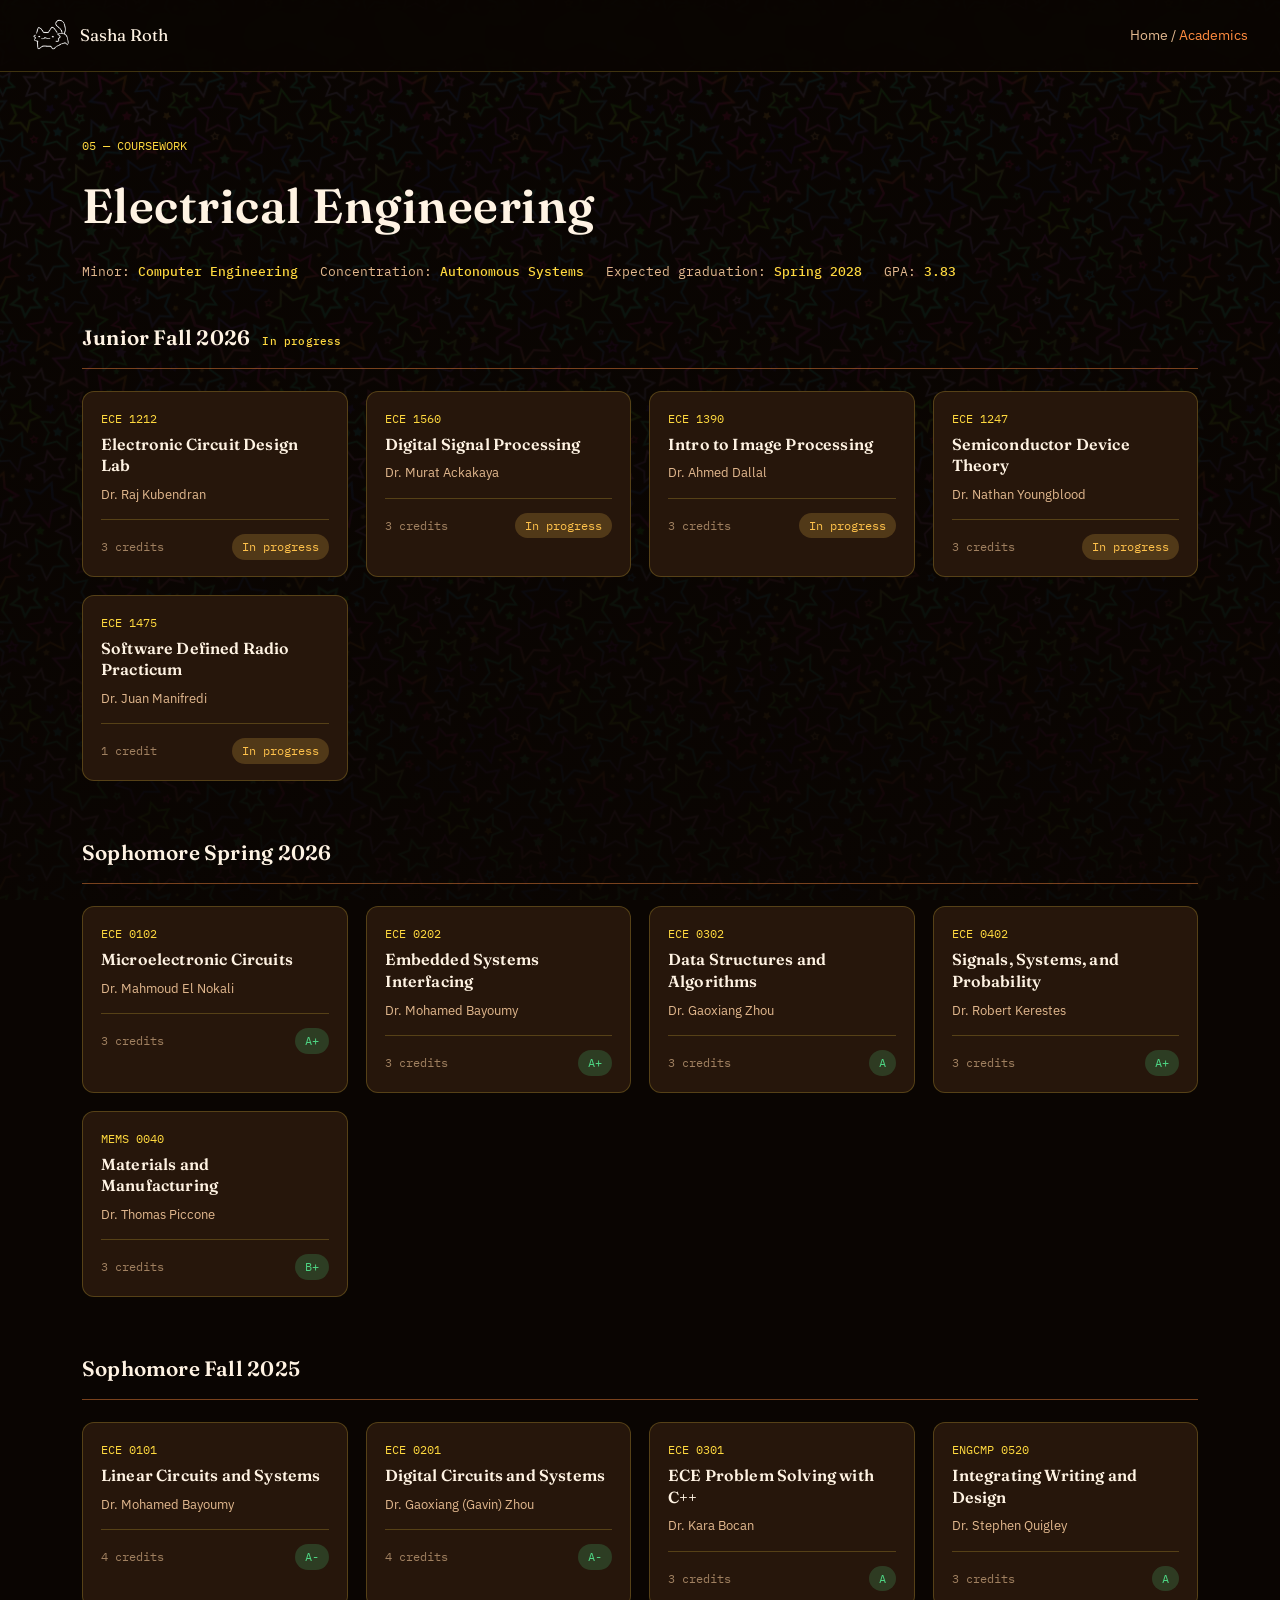
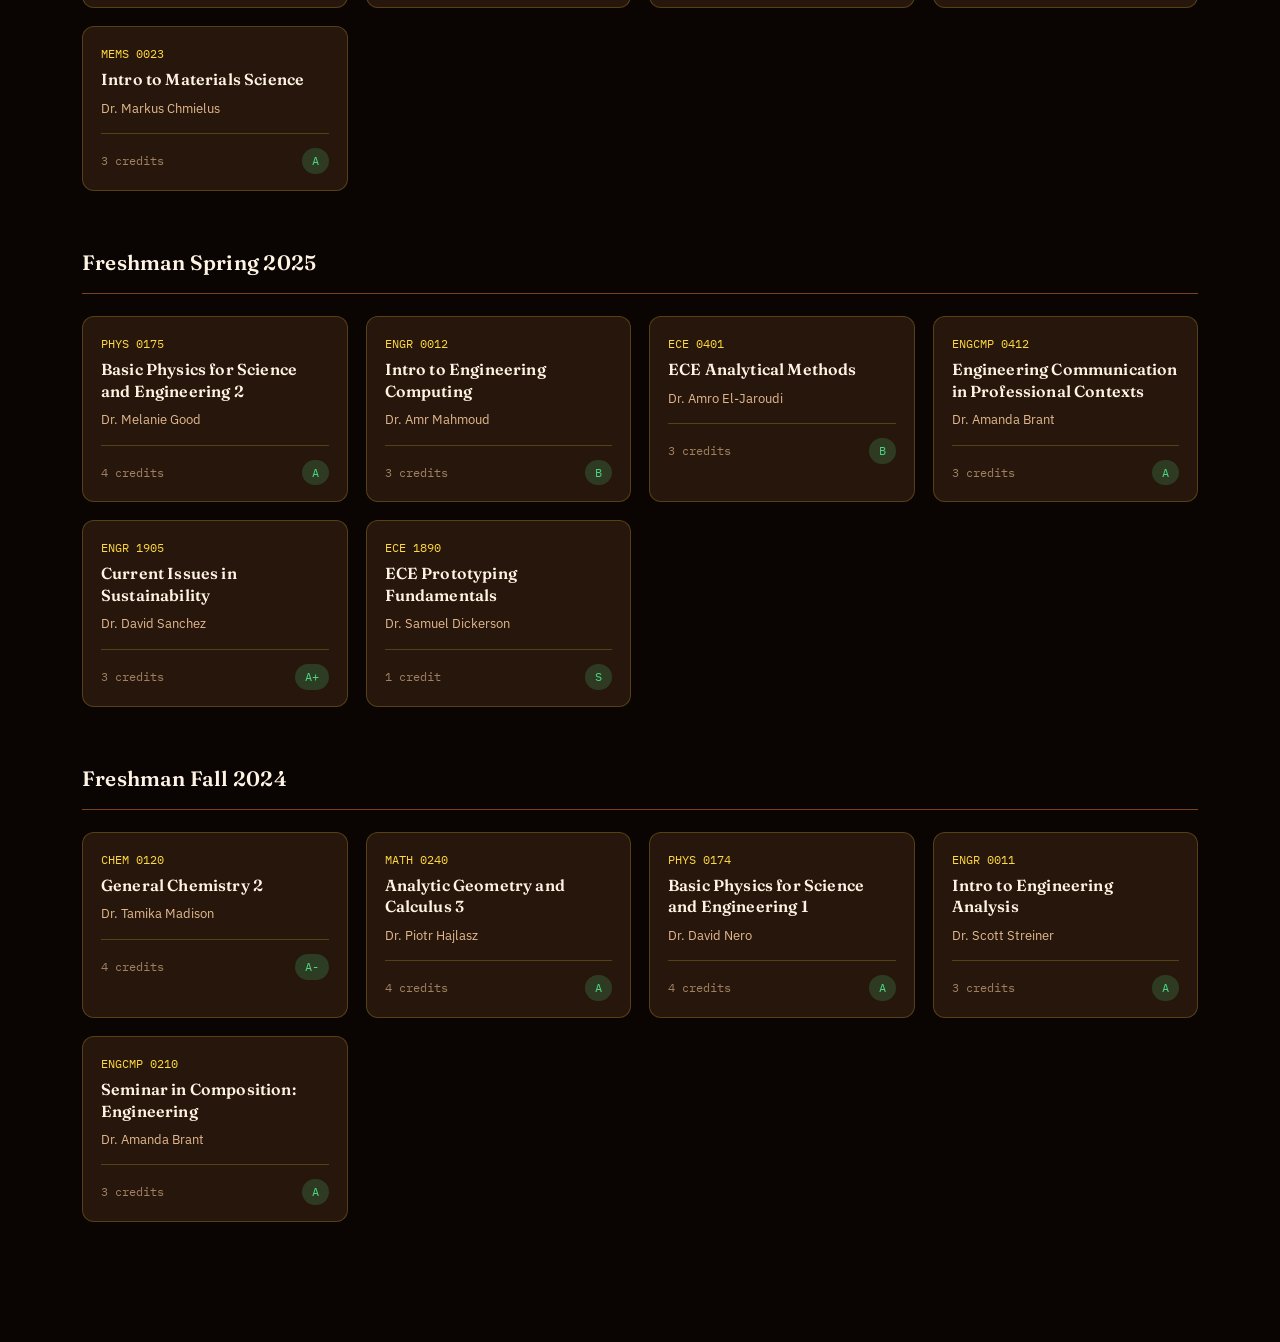
==== academics.html @ bb0884ee "Continued adding info to academics and electronics" ====
<!DOCTYPE html>
<html lang="en">
<head>
<meta charset="UTF-8">
<meta name="viewport" content="width=device-width, initial-scale=1.0">
<title>Academics — Sasha Roth</title>
<link rel="stylesheet" href="css/style.css">
</head>
<body data-theme="academics">

<nav class="topnav">
  <a class="home-link" href="index.html">
    <span class="mark"><img src="images/cat.png" alt=""></span>
    Sasha Roth
  </a>
  <span class="crumb">Home / <span>Academics</span></span>
</nav>

<header class="page-header">
  <p class="eyebrow">05 — COURSEWORK</p>
  <h1>Electrical Engineering</h1>
  <div class="degree-block">
    <span class="degree-item">Minor: <strong>Computer Engineering</strong></span>
    <span class="degree-item">Concentration: <strong>Autonomous Systems</strong></span>
    <span class="degree-item">Expected graduation: <strong>Spring 2028</strong></span>
    <span class="degree-item">GPA: <strong>3.83</strong></span>
  </div>
</header>

<main class="page-shell">

  <section class="semester">
    <h2>Junior Fall 2026 <span class="semester-tag">In progress</span></h2>
    <div class="class-grid">

      <div class="class-card">
        <p class="class-code">ECE 1212</p>
        <h3>Electronic Circuit Design Lab</h3>
        <p class="class-prof">Dr. Raj Kubendran</p>
        <div class="class-meta">
          <span class="credits">3 credits</span>
          <span class="grade-chip status-progress">In progress</span>
        </div>
      </div>

      <div class="class-card">
        <p class="class-code">ECE 1560</p>
        <h3>Digital Signal Processing</h3>
        <p class="class-prof">Dr. Murat Ackakaya</p>
        <div class="class-meta">
          <span class="credits">3 credits</span>
          <span class="grade-chip status-progress">In progress</span>
        </div>
      </div>

      <div class="class-card">
        <p class="class-code">ECE 1390</p>
        <h3>Intro to Image Processing</h3>
        <p class="class-prof">Dr. Ahmed Dallal</p>
        <div class="class-meta">
          <span class="credits">3 credits</span>
          <span class="grade-chip status-progress">In progress</span>
        </div>
      </div>

      <div class="class-card">
        <p class="class-code">ECE 1247</p>
        <h3>Semiconductor Device Theory</h3>
        <p class="class-prof">Dr. Nathan Youngblood</p>
        <div class="class-meta">
          <span class="credits">3 credits</span>
          <span class="grade-chip status-progress">In progress</span>
        </div>
      </div>

      <div class="class-card">
        <p class="class-code">ECE 1475</p>
        <h3>Software Defined Radio Practicum</h3>
        <p class="class-prof">Dr. Juan Manifredi</p>
        <div class="class-meta">
          <span class="credits">1 credit</span>
          <span class="grade-chip status-progress">In progress</span>
        </div>
      </div>

    </div>
  </section>

  <section class="semester">
    <h2>Sophomore Spring 2026</h2>
    <div class="class-grid">

      <div class="class-card">
        <p class="class-code">ECE 0102</p>
        <h3>Microelectronic Circuits</h3>
        <p class="class-prof">Dr. Mahmoud El Nokali</p>
        <div class="class-meta">
          <span class="credits">3 credits</span>
          <span class="grade-chip status-complete">A+</span>
        </div>
      </div>

      <div class="class-card">
        <p class="class-code">ECE 0202</p>
        <h3>Embedded Systems Interfacing</h3>
        <p class="class-prof">Dr. Mohamed Bayoumy</p>
        <div class="class-meta">
          <span class="credits">3 credits</span>
          <span class="grade-chip status-complete">A+</span>
        </div>
      </div>

      <div class="class-card">
        <p class="class-code">ECE 0302</p>
        <h3>Data Structures and Algorithms</h3>
        <p class="class-prof">Dr. Gaoxiang Zhou</p>
        <div class="class-meta">
          <span class="credits">3 credits</span>
          <span class="grade-chip status-complete">A</span>
        </div>
      </div>

      <div class="class-card">
        <p class="class-code">ECE 0402</p>
        <h3>Signals, Systems, and Probability</h3>
        <p class="class-prof">Dr. Robert Kerestes</p>
        <div class="class-meta">
          <span class="credits">3 credits</span>
          <span class="grade-chip status-complete">A+</span>
        </div>
      </div>

      <div class="class-card">
        <p class="class-code">MEMS 0040</p>
        <h3>Materials and Manufacturing</h3>
        <p class="class-prof">Dr. Thomas Piccone</p>
        <div class="class-meta">
          <span class="credits">3 credits</span>
          <span class="grade-chip status-complete">B+</span>
        </div>
      </div>

    </div>
  </section>

  <section class="semester">
    <h2>Sophomore Fall 2025</h2>
    <div class="class-grid">

      <div class="class-card">
        <p class="class-code">ECE 0101</p>
        <h3>Linear Circuits and Systems</h3>
        <p class="class-prof">Dr. Mohamed Bayoumy</p>
        <div class="class-meta">
          <span class="credits">4 credits</span>
          <span class="grade-chip status-complete">A-</span>
        </div>
      </div>

      <div class="class-card">
        <p class="class-code">ECE 0201</p>
        <h3>Digital Circuits and Systems</h3>
        <p class="class-prof">Dr. Gaoxiang (Gavin) Zhou</p>
        <div class="class-meta">
          <span class="credits">4 credits</span>
          <span class="grade-chip status-complete">A-</span>
        </div>
      </div>

      <div class="class-card">
        <p class="class-code">ECE 0301</p>
        <h3>ECE Problem Solving with C++</h3>
        <p class="class-prof">Dr. Kara Bocan</p>
        <div class="class-meta">
          <span class="credits">3 credits</span>
          <span class="grade-chip status-complete">A</span>
        </div>
      </div>

      <div class="class-card">
        <p class="class-code">ENGCMP 0520</p>
        <h3>Integrating Writing and Design</h3>
        <p class="class-prof">Dr. Stephen Quigley</p>
        <div class="class-meta">
          <span class="credits">3 credits</span>
          <span class="grade-chip status-complete">A</span>
        </div>
      </div>

      <div class="class-card">
        <p class="class-code">MEMS 0023</p>
        <h3>Intro to Materials Science</h3>
        <p class="class-prof">Dr. Markus Chmielus</p>
        <div class="class-meta">
          <span class="credits">3 credits</span>
          <span class="grade-chip status-complete">A</span>
        </div>
      </div>

    </div>
  </section>

  <section class="semester">
    <h2>Freshman Spring 2025</h2>
    <div class="class-grid">

      <div class="class-card">
        <p class="class-code">PHYS 0175</p>
        <h3>Basic Physics for Science and Engineering 2</h3>
        <p class="class-prof">Dr. Melanie Good</p>
        <div class="class-meta">
          <span class="credits">4 credits</span>
          <span class="grade-chip status-complete">A</span>
        </div>
      </div>

      <div class="class-card">
        <p class="class-code">ENGR 0012</p>
        <h3>Intro to Engineering Computing</h3>
        <p class="class-prof">Dr. Amr Mahmoud</p>
        <div class="class-meta">
          <span class="credits">3 credits</span>
          <span class="grade-chip status-complete">B</span>
        </div>
      </div>

      <div class="class-card">
        <p class="class-code">ECE 0401</p>
        <h3>ECE Analytical Methods</h3>
        <p class="class-prof">Dr. Amro El-Jaroudi</p>
        <div class="class-meta">
          <span class="credits">3 credits</span>
          <span class="grade-chip status-complete">B</span>
        </div>
      </div>

      <div class="class-card">
        <p class="class-code">ENGCMP 0412</p>
        <h3>Engineering Communication in Professional Contexts</h3>
        <p class="class-prof">Dr. Amanda Brant</p>
        <div class="class-meta">
          <span class="credits">3 credits</span>
          <span class="grade-chip status-complete">A</span>
        </div>
      </div>

      <div class="class-card">
        <p class="class-code">ENGR 1905</p>
        <h3>Current Issues in Sustainability</h3>
        <p class="class-prof">Dr. David Sanchez</p>
        <div class="class-meta">
          <span class="credits">3 credits</span>
          <span class="grade-chip status-complete">A+</span>
        </div>
      </div>

      <div class="class-card">
        <p class="class-code">ECE 1890</p>
        <h3>ECE Prototyping Fundamentals</h3>
        <p class="class-prof">Dr. Samuel Dickerson</p>
        <div class="class-meta">
          <span class="credits">1 credit</span>
          <span class="grade-chip status-complete">S</span>
        </div>
      </div>

    </div>
  </section>

  <section class="semester">
    <h2>Freshman Fall 2024</h2>
    <div class="class-grid">

      <div class="class-card">
        <p class="class-code">CHEM 0120</p>
        <h3>General Chemistry 2</h3>
        <p class="class-prof">Dr. Tamika Madison</p>
        <div class="class-meta">
          <span class="credits">4 credits</span>
          <span class="grade-chip status-complete">A-</span>
        </div>
      </div>

      <div class="class-card">
        <p class="class-code">MATH 0240</p>
        <h3>Analytic Geometry and Calculus 3</h3>
        <p class="class-prof">Dr. Piotr Hajlasz</p>
        <div class="class-meta">
          <span class="credits">4 credits</span>
          <span class="grade-chip status-complete">A</span>
        </div>
      </div>

      <div class="class-card">
        <p class="class-code">PHYS 0174</p>
        <h3>Basic Physics for Science and Engineering 1</h3>
        <p class="class-prof">Dr. David Nero</p>
        <div class="class-meta">
          <span class="credits">4 credits</span>
          <span class="grade-chip status-complete">A</span>
        </div>
      </div>

      <div class="class-card">
        <p class="class-code">ENGR 0011</p>
        <h3>Intro to Engineering Analysis</h3>
        <p class="class-prof">Dr. Scott Streiner</p>
        <div class="class-meta">
          <span class="credits">3 credits</span>
          <span class="grade-chip status-complete">A</span>
        </div>
      </div>

      <div class="class-card">
        <p class="class-code">ENGCMP 0210</p>
        <h3>Seminar in Composition: Engineering</h3>
        <p class="class-prof">Dr. Amanda Brant</p>
        <div class="class-meta">
          <span class="credits">3 credits</span>
          <span class="grade-chip status-complete">A</span>
        </div>
      </div>

    </div>
  </section>

</main>

</body>
</html>
---- css/style.css ----
/* ============================================================
   PORTFOLIO SITE — SHARED STYLESHEET
   Edit the tokens in :root to retheme the whole site at once.
   ============================================================ */

@import url('https://fonts.googleapis.com/css2?family=Fraunces:opsz,wght@9..144,400;9..144,500;9..144,600;9..144,700&family=IBM+Plex+Sans:wght@400;500;600&family=IBM+Plex+Mono:wght@500&display=swap');

:root{
  /* --- HUB palette (index.html — no data-theme override) ---
     Sampled from the neon-star reference image: black canvas, hot
     pink/magenta as the lead accent, electric cyan as the second.
     Every page now shares this near-black base — pages differ only
     in which two neon hues from the image they lead with. */
  --bg:            #030308;
  --bg-rgb:        3,3,8;
  --bg-soft:       #0D0D1A;
  --surface:       #14141F;
  --surface-raised:#1D1D30;
  --line:          rgba(255,62,165,0.4);    /* magenta star outline */
  --line-soft:     rgba(52,229,255,0.18);   /* cyan star outline */

  --text:          #F5F2FF;
  --text-dim:      #B4ADD6;
  --text-faint:    #756E96;

  --accent:        #FF3EA5;   /* neon magenta */
  --accent-soft:   rgba(255,62,165,0.22);
  --accent-2:      #34E5FF;   /* neon cyan */
  --accent-2-soft: rgba(52,229,255,0.18);

  /* star-field background image, used sparingly as a texture on a
     handful of surfaces — see .starfield-surface and body below */
  --star-bg: url("../images/star-field.png");

  /* status colors stay constant across every page/theme so the meaning
     (complete / in progress / planned) never gets confused by re-theming */
  --status-good:     #4ED483;
  --status-progress: #FFC24B;
  --status-planned:  #9099C9;
  --status-good-soft:     rgba(78,212,131,0.2);
  --status-progress-soft: rgba(255,194,75,0.2);
  --status-planned-soft:  rgba(144,153,201,0.2);

  /* --- type tokens --- */
  --font-display: 'Fraunces', 'Iowan Old Style', serif;
  --font-body:    'IBM Plex Sans', -apple-system, sans-serif;
  --font-mono:    'IBM Plex Mono', 'SF Mono', monospace;

  /* --- layout tokens --- */
  --radius-s:  6px;
  --radius-m:  12px;
  --radius-l:  20px;
  --max-width: 1180px;
  --nav-h:     72px;
}

/* ============================================================
   PER-PAGE THEMES
   All pages share the same near-black base and the same star-field
   texture (see body + .starfield-surface below) — the neon image is
   the color scheme now, not five separate palettes. Each page keeps
   a signature two-color pairing pulled from that same image, so
   there's still a way to tell pages apart at a glance without ever
   leaving the reference photo's palette.
   ============================================================ */

/* ART — violet + green, straight off the star outlines */
body[data-theme="art"]{
  --bg:            #05030B;
  --bg-rgb:        5,3,11;
  --bg-soft:       #120A1F;
  --surface:       #180F28;
  --surface-raised:#231539;
  --line:          rgba(177,77,255,0.45);
  --line-soft:     rgba(57,255,136,0.2);

  --text:          #F2E9FF;
  --text-dim:      #C7AAEA;
  --text-faint:    #8A72B0;

  --accent:        #B14DFF;
  --accent-soft:   rgba(177,77,255,0.22);
  --accent-2:      #39FF88;
  --accent-2-soft: rgba(57,255,136,0.18);
}

/* ELECTRONICS — neon green + cyan, the PCB solder-mask hues from the image */
body[data-theme="electronics"]{
  --bg:            #030A06;
  --bg-rgb:        3,10,6;
  --bg-soft:       #0B1A0F;
  --surface:       #0F2214;
  --surface-raised:#153019;

  --line:          rgba(57,255,106,0.45);
  --line-soft:     rgba(52,229,255,0.2);

  --text:          #E9FFEF;
  --text-dim:      #9FE3B2;
  --text-faint:    #5F9270;

  --accent:        #39FF6A;
  --accent-soft:   rgba(57,255,106,0.24);
  --accent-2:      #34E5FF;
  --accent-2-soft: rgba(52,229,255,0.2);
}

/* RESEARCH & INTERNSHIP — bright blue + cyan */
body[data-theme="research"]{
  --bg:            #02040D;
  --bg-rgb:        2,4,13;
  --bg-soft:       #0A1330;
  --surface:       #0D1A3D;
  --surface-raised:#12275C;

  --line:          rgba(63,140,255,0.45);
  --line-soft:     rgba(52,229,255,0.22);

  --text:          #E9F1FF;
  --text-dim:      #9FBBE8;
  --text-faint:    #5F76A8;

  --accent:        #3F8CFF;
  --accent-soft:   rgba(63,140,255,0.24);
  --accent-2:      #34E5FF;
  --accent-2-soft: rgba(52,229,255,0.2);
}

/* LEADERSHIP — purple + magenta, the regal pairing from the image */
body[data-theme="leadership"]{
  --bg:            #08020F;
  --bg-rgb:        8,2,15;
  --bg-soft:       #180A26;
  --surface:       #1D0E30;
  --surface-raised:#291441;

  --line:          rgba(194,77,255,0.45);
  --line-soft:     rgba(255,62,165,0.22);

  --text:          #F3E9FF;
  --text-dim:      #CBA9E3;
  --text-faint:    #8A6CA8;

  --accent:        #C24DFF;
  --accent-soft:   rgba(194,77,255,0.24);
  --accent-2:      #FF3EA5;
  --accent-2-soft: rgba(255,62,165,0.2);
}

/* ACADEMICS — orange + yellow, the warm end of the same star field */
body[data-theme="academics"]{
  --bg:            #0A0502;
  --bg-rgb:        10,5,2;
  --bg-soft:       #1F130A;
  --surface:       #26160B;
  --surface-raised:#331D0F;

  --line:          rgba(255,140,63,0.45);
  --line-soft:     rgba(255,217,63,0.22);

  --text:          #FFF3E3;
  --text-dim:      #E3B98F;
  --text-faint:    #A08060;

  --accent:        #FF8C3F;
  --accent-soft:   rgba(255,140,63,0.24);
  --accent-2:      #FFD93F;
  --accent-2-soft: rgba(255,217,63,0.2);
}

*{ box-sizing: border-box; }
html{ scroll-behavior: smooth; }

body{
  margin: 0;
  color: var(--text);
  font-family: var(--font-body);
  font-size: 16px;
  line-height: 1.55;
  -webkit-font-smoothing: antialiased;

  /* star-field texture as the page-wide backdrop: a per-theme tinted
     scrim sits over the image so it reads as a faint pattern, not
     the loud original artwork, and never fights with page content */
  background-color: var(--bg);
  background-image:
    linear-gradient(180deg, rgba(var(--bg-rgb),0.92), rgba(var(--bg-rgb),0.97)),
    var(--star-bg);
  background-size: auto, 300px 300px;
  background-position: center top, center top;
  background-repeat: no-repeat, repeat;
  background-attachment: fixed, fixed;
}

/* shared helper: a bolder, still-tasteful dose of the same star field,
   used only on a handful of standout surfaces (see usages below) */
.starfield-surface{
  background-color: var(--surface);
  background-image:
    linear-gradient(165deg, rgba(0,0,0,0.55), rgba(0,0,0,0.72)),
    var(--star-bg);
  background-size: cover, 220px 220px;
  background-position: center, center;
  background-repeat: no-repeat, repeat;
}

img{ max-width: 100%; display: block; }

a{ color: inherit; text-decoration: none; }

h1, h2, h3{
  font-family: var(--font-display);
  font-weight: 600;
  margin: 0;
  letter-spacing: 0.01em;
}

p{ margin: 0; }

::selection{ background: var(--accent-soft); }

:focus-visible{
  outline: 2px solid var(--accent);
  outline-offset: 3px;
  border-radius: var(--radius-s);
}

@media (prefers-reduced-motion: reduce){
  *{ animation-duration: 0.001ms !important; transition-duration: 0.001ms !important; }
}

/* ============================================================
   TOP NAV — shared across sub-pages (not shown on the hub)
   ============================================================ */
.topnav{
  position: sticky;
  top: 0;
  z-index: 40;
  height: var(--nav-h);
  display: flex;
  align-items: center;
  justify-content: space-between;
  padding: 0 32px;
  background: rgba(var(--bg-rgb), 0.86);
  backdrop-filter: blur(10px);
  border-bottom: 1px solid var(--line-soft);
}

.topnav .home-link{
  display: flex;
  align-items: center;
  gap: 10px;
  font-family: var(--font-display);
  font-size: 1.05rem;
  color: var(--text);
}

.topnav .home-link .mark{
  width: 38px; height: 38px;
  border-radius: 100%;
  overflow: hidden;
  flex-shrink: 0;
}
.topnav .home-link .mark img{ width: 100%; height: 100%; object-fit: cover; }

.topnav .crumb{
  font-size: 0.85rem;
  color: var(--text-dim);
}
.topnav .crumb span{ color: var(--accent); }

.page-header{
  max-width: var(--max-width);
  margin: 0 auto;
  padding: 64px 32px 40px;
}

.page-header .eyebrow{
  font-family: var(--font-mono);
  font-size: 0.78rem;
  color: var(--accent-2);
  margin-bottom: 14px;
}

.page-header h1{
  font-size: clamp(2.1rem, 4vw, 3rem);
  color: var(--text);
  max-width: 700px;
}

.page-header p.dek{
  margin-top: 16px;
  max-width: 560px;
  color: var(--text-dim);
  font-size: 1.05rem;
}

.page-shell{
  max-width: var(--max-width);
  margin: 0 auto;
  padding: 0 32px 120px;
}

/* generic empty-state note for "add your own" guidance comments in-page */
.builder-note{
  font-family: var(--font-mono);
  font-size: 0.75rem;
  color: var(--text-faint);
  border: 1px dashed var(--line);
  border-radius: var(--radius-m);
  padding: 14px 18px;
  margin-bottom: 36px;
}

/* ============================================================
   HUB PAGE (index.html) — spiderweb / radial navigation
   ============================================================ */

.hub{
  min-height: 100vh;
  display: flex;
  align-items: center;
  justify-content: center;
  padding: 48px 24px;
  position: relative;
  overflow: hidden;
}

/* faint ambient glow behind everything, purely decorative */
.hub::before{
  content: "";
  position: absolute;
  width: 1100px; height: 1100px;
  background: radial-gradient(circle, var(--accent-soft) 0%, transparent 62%);
  pointer-events: none;
}

.web{
  position: relative;
  width: min(900px, 92vw);
  aspect-ratio: 1 / 1;
}

.web-lines{
  position: absolute;
  inset: 0;
  width: 100%;
  height: 100%;
}
.web-lines line{
  stroke: var(--line);
  stroke-width: 1.5;
  stroke-dasharray: 3 7;
}
.web-lines circle.orbit{
  fill: none;
  stroke: var(--line-soft);
  stroke-width: 1;
}

/* central bio card */
.bio-card{
  position: absolute;
  top: 50%; left: 50%;
  transform: translate(-50%, -50%);
  width: min(260px, 27vw);
  min-width: 190px;
  background-color: var(--surface);
  background-image:
    linear-gradient(165deg, rgba(0,0,0,0.55), rgba(0,0,0,0.72)),
    var(--star-bg);
  background-size: cover, 220px 220px;
  background-position: center, center;
  background-repeat: no-repeat, repeat;
  border: 1px solid var(--line);
  border-radius: var(--radius-l);
  padding: 22px 20px;
  text-align: center;
  box-shadow: 0 30px 60px -20px rgba(0,0,0,0.55);
  z-index: 5;
  animation: hub-fade-in 0.7s ease both;
}

.bio-card .portrait{
  width: 76px; height: 76px;
  border-radius: 50%;
  margin: 0 auto 14px;
  overflow: hidden;
  border: 2px solid var(--accent);
  box-shadow: 0 0 0 5px var(--accent-soft);
}
.bio-card .portrait img{ width: 100%; height: 100%; object-fit: cover; }

.bio-card h1{
  font-size: 1.2rem;
  color: var(--text);
}

.bio-card .role{
  font-family: var(--font-mono);
  font-size: 0.72rem;
  color: var(--accent-2);
  margin-top: 6px;
}

.bio-card p.bio-text{
  margin-top: 14px;
  font-size: 0.8rem;
  color: var(--text-dim);
  line-height: 1.5;
}

.bio-card .bio-links{
  display: flex;
  gap: 14px;
  justify-content: center;
  margin-top: 18px;
}
.bio-card .bio-links a{
  font-family: var(--font-mono);
  font-size: 0.72rem;
  color: var(--text-dim);
  border-bottom: 1px solid transparent;
  transition: color 0.2s, border-color 0.2s;
}
.bio-card .bio-links a:hover{
  color: var(--accent);
  border-color: var(--accent);
}

/* nodes positioned around the web via inline --x / --y percentages */
.node{
  position: absolute;
  top: var(--y);
  left: var(--x);
  transform: translate(-50%, -50%);
  display: flex;
  flex-direction: column;
  align-items: center;
  gap: 10px;
  text-align: center;
  z-index: 4;
  animation: hub-fade-in 0.7s ease both;
  animation-delay: var(--delay, 0s);
}

.node .icon-ring{
  position: relative;
  width: 195px; height: 195px;
  border-radius: 50%;
  display: flex;
  align-items: center;
  justify-content: center;
}

.node .icon-ring::before{
  /* halo, hidden until hover — color comes from the inline --node-accent
     set on each <a class="node">, so every spoke glows in its
     destination page's own accent color */
  content: "";
  position: absolute;
  inset: -27px;
  border-radius: 50%;
  border: 1px solid var(--node-accent, var(--accent));
  opacity: 0;
  transform: scale(0.8);
  transition: opacity 0.25s ease, transform 0.25s ease;
}

.node .icon-ring::after{
  content: "";
  position: absolute;
  inset: -27px;
  border-radius: 50%;
  background: var(--node-glow, var(--accent-soft));
  filter: blur(6px);
  opacity: 0;
  transform: scale(0.7);
  transition: opacity 0.25s ease, transform 0.25s ease;
  z-index: -1;
}

.node .icon-ring img{
  width: 100%; height: 100%;
  border-radius: 50%;
  object-fit: cover;
  border: 2px solid var(--line);
  background: var(--surface);
  transition: transform 0.25s ease, border-color 0.25s ease;
}

.node .label{
  font-size: 0.85rem;
  color: var(--text-dim);
  transition: color 0.2s ease;
  max-width: 120px;
}

.node:hover .icon-ring img,
.node:focus-visible .icon-ring img{
  transform: scale(1.14);
  border-color: var(--node-accent, var(--accent));
}
.node:hover .icon-ring::before,
.node:focus-visible .icon-ring::before{
  opacity: 1;
  transform: scale(1);
}
.node:hover .icon-ring::after,
.node:focus-visible .icon-ring::after{
  opacity: 1;
  transform: scale(1);
}
.node:hover .label,
.node:focus-visible .label{
  color: var(--node-accent, var(--accent));
}

@keyframes hub-fade-in{
  from{ opacity: 0; transform: translate(-50%, -46%); }
  to{ opacity: 1; transform: translate(-50%, -50%); }
}

@keyframes orbit-spin{
  from{ transform: rotate(0deg); }
  to{ transform: rotate(360deg); }
}
.web-lines .orbit-group{
  transform-origin: 450px 450px;
  animation: orbit-spin 160s linear infinite;
}

@media (prefers-reduced-motion: reduce){
  .web-lines .orbit-group{ animation: none; }
}

/* small screens: collapse the web into a stacked list */
@media (max-width: 720px){
  .hub{ min-height: auto; padding: 40px 20px 60px; }
  .web{ width: 100%; aspect-ratio: auto; }
  .web-lines{ display: none; }
  .bio-card{
    position: static;
    transform: none;
    width: 100%;
    max-width: 420px;
    margin: 0 auto 32px;
    animation: none;
  }
  .node{
    position: static;
    transform: none;
    flex-direction: row;
    justify-content: flex-start;
    gap: 16px;
    width: 100%;
    max-width: 420px;
    margin: 0 auto 4px;
    padding: 12px 8px;
    animation: none;
  }
  .node .icon-ring{ width: 64px; height: 64px; flex-shrink: 0; }
  .node .icon-ring::before,
  .node .icon-ring::after{ inset: -8px; }
  .node .label{ text-align: left; max-width: none; font-size: 0.95rem; }
  .node-list{
    display: flex;
    flex-direction: column;
    align-items: center;
  }
}

/* ============================================================
   ART PAGE (art.html) — collage / grid gallery
   ============================================================ */

.art-grid{
  display: grid;
  grid-template-columns: repeat(4, 1fr);
  grid-auto-rows: 160px;
  grid-auto-flow: dense;
  gap: 14px;
}

.art-item{
  position: relative;
  grid-column: span 1;
  grid-row: span 1;
  border-radius: var(--radius-m);
  overflow: hidden;
  background: var(--surface);
  border: 1px solid var(--line-soft);
}

/* size variants — apply one of these classes to make a piece
   take up more room in the collage. mix and match freely. */
.art-item.w2{ grid-column: span 2; }
.art-item.h2{ grid-row: span 2; }
.art-item.w2.h2{ grid-column: span 2; grid-row: span 2; }

.art-item img{
  width: 100%; height: 100%;
  object-fit: cover;
  transition: transform 0.4s ease;
}

.art-item:hover img{
  transform: scale(1.06);
}

.art-item .caption{
  position: absolute;
  inset: 0;
  display: flex;
  flex-direction: column;
  justify-content: flex-end;
  padding: 16px;
  background: linear-gradient(to top, rgba(10,13,26,0.92) 0%, rgba(10,13,26,0.35) 55%, transparent 100%);
  opacity: 0;
  transition: opacity 0.25s ease;
}

.art-item:hover .caption,
.art-item:focus-within .caption{
  opacity: 1;
}

.art-item .caption .piece-title{
  font-family: var(--font-display);
  font-size: 1.05rem;
  color: var(--text);
}

.art-item .caption .piece-desc{
  margin-top: 4px;
  font-size: 0.82rem;
  color: var(--text-dim);
  line-height: 1.4;
}

@media (max-width: 900px){
  .art-grid{ grid-template-columns: repeat(2, 1fr); }
}
@media (max-width: 520px){
  .art-grid{ grid-template-columns: 1fr; grid-auto-rows: 220px; }
  .art-item.w2{ grid-column: span 1; }
}

/* ============================================================
   ELECTRONICS PAGE (electronics.html) — project widgets
   ============================================================ */

.widget-grid{
  display: grid;
  grid-template-columns: repeat(3, 1fr);
  gap: 44px 28px;
}

.widget{
  position: relative;
  z-index: 1;
  background-color: var(--surface);
  background-image:
    linear-gradient(165deg, rgba(0,0,0,0.55), rgba(0,0,0,0.72)),
    var(--star-bg);
  background-size: cover, 220px 220px;
  background-position: center, center;
  background-repeat: no-repeat, repeat;
  border: 1px solid var(--line-soft);
  border-radius: var(--radius-m);
  overflow: visible;
  transition: border-color 0.2s ease, transform 0.2s ease;
}

.widget:hover,
.widget:focus-within{
  border-color: var(--line);
  transform: translateY(-3px);
  /* lift above neighboring cards so the bubbles below never render
     underneath the widget to its right/left/below */
  z-index: 30;
}

.widget .thumb{
  width: 100%;
  aspect-ratio: 16 / 10;
  overflow: hidden;
  border-radius: var(--radius-m) var(--radius-m) 0 0;
}
.widget .thumb img{ width: 100%; height: 100%; object-fit: cover; }

.widget .widget-body{ padding: 18px 18px 16px; }

.widget h3{ font-size: 1.05rem; color: var(--text); }

.widget .widget-desc{
  margin-top: 8px;
  font-size: 0.86rem;
  color: var(--text-dim);
  line-height: 1.5;
}

.widget .status-bar{
  display: flex;
  align-items: center;
  gap: 8px;
  margin: 16px 18px 18px;
  padding: 7px 12px;
  border-radius: var(--radius-s);
  font-family: var(--font-mono);
  font-size: 0.72rem;
}
.widget .status-bar .dot{
  width: 8px; height: 8px;
  border-radius: 50%;
  flex-shrink: 0;
}

.status-bar.status-complete{ background: var(--status-good-soft); color: var(--status-good); }
.status-bar.status-complete .dot{ background: var(--status-good); }

.status-bar.status-progress{ background: var(--status-progress-soft); color: var(--status-progress); }
.status-bar.status-progress .dot{ background: var(--status-progress); }

.status-bar.status-planned{ background: var(--status-planned-soft); color: var(--status-planned); }
.status-bar.status-planned .dot{ background: var(--status-planned); }

/* floating link bubbles, revealed on hover/focus */
.widget .bubbles{
  position: absolute;
  inset: 0;
  pointer-events: none;
}

.widget .bubble{
  position: absolute;
  display: flex;
  align-items: center;
  gap: 6px;
  padding: 8px 14px;
  border-radius: 999px;
  background: var(--surface-raised);
  border: 1px solid var(--accent);
  color: var(--text);
  font-family: var(--font-mono);
  font-size: 0.72rem;
  white-space: nowrap;
  opacity: 0;
  transform: scale(0.6);
  transition: opacity 0.22s ease, transform 0.22s ease;
  pointer-events: auto;
  box-shadow: 0 10px 22px -8px rgba(0,0,0,0.5);
}

.widget:hover .bubble,
.widget:focus-within .bubble{
  opacity: 1;
  transform: scale(1);
}

.widget .bubble.bubble-1{ top: -18px;  right: 28px; transition-delay: 0.02s; }
.widget .bubble.bubble-2{ top: 34px;   right: -34px; transition-delay: 0.08s; }

@media (max-width: 900px){
  .widget-grid{ grid-template-columns: repeat(2, 1fr); }
}
@media (max-width: 600px){
  .widget-grid{ grid-template-columns: 1fr; }
  .widget .bubble{ position: static; opacity: 1; transform: none; display: inline-flex; margin: 6px 6px 0 0; }
  .widget .bubbles{ position: static; padding: 0 18px 16px; display: flex; flex-wrap: wrap; }
}

/* ============================================================
   TIMELINE LAYOUT — shared by research.html and leadership.html
   most recent entry at the top
   ============================================================ */

.timeline{
  position: relative;
  padding-left: 36px;
  border-left: 1px solid var(--line);
}

.timeline-entry{
  position: relative;
  margin-bottom: 52px;
}
.timeline-entry:last-child{ margin-bottom: 0; }

.timeline-entry::before{
  content: "";
  position: absolute;
  left: -41px;
  top: 6px;
  width: 11px; height: 11px;
  border-radius: 50%;
  background: var(--bg);
  border: 2px solid var(--accent);
}

.timeline-entry .entry-date{
  font-family: var(--font-mono);
  font-size: 0.75rem;
  color: var(--accent-2);
  margin-bottom: 10px;
}

.entry-card{
  display: grid;
  grid-template-columns: 140px 1fr;
  gap: 24px;
  background: var(--surface);
  border: 1px solid var(--line-soft);
  border-radius: var(--radius-m);
  padding: 20px;
}

.entry-card .entry-thumb{
  width: 100%;
  aspect-ratio: 1 / 1;
  border-radius: var(--radius-s);
  overflow: hidden;
}
.entry-card .entry-thumb img{ width: 100%; height: 100%; object-fit: cover; }

.entry-card h3{ font-size: 1.15rem; color: var(--text); }

.entry-card .entry-org{
  font-size: 0.85rem;
  color: var(--accent-2);
  margin-top: 4px;
}

.entry-card .entry-desc{
  margin-top: 12px;
  font-size: 0.88rem;
  color: var(--text-dim);
  line-height: 1.6;
  max-width: 62ch;
}

.entry-links{
  display: flex;
  flex-wrap: wrap;
  gap: 10px;
  margin-top: 16px;
}

.entry-links a{
  font-family: var(--font-mono);
  font-size: 0.75rem;
  color: var(--text);
  border: 1px solid var(--line);
  border-radius: 999px;
  padding: 6px 13px;
  transition: border-color 0.2s ease, color 0.2s ease;
}
.entry-links a:hover{
  border-color: var(--accent);
  color: var(--accent);
}

@media (max-width: 640px){
  .timeline{ padding-left: 24px; }
  .timeline-entry::before{ left: -29px; }
  .entry-card{ grid-template-columns: 1fr; }
  .entry-card .entry-thumb{ width: 100px; }
}

/* ============================================================
   ACADEMICS PAGE (academics.html) — coursework by semester
   ============================================================ */

.degree-block{
  display: flex;
  flex-wrap: wrap;
  gap: 10px 22px;
  margin-top: 18px;
}
.degree-block .degree-item{
  font-family: var(--font-mono);
  font-size: 0.8rem;
  color: var(--text-dim);
}
.degree-block .degree-item strong{
  color: var(--accent-2);
  font-weight: 500;
}

.semester{
  margin-bottom: 56px;
}
.semester:last-child{ margin-bottom: 0; }

.semester h2{
  display: flex;
  align-items: baseline;
  gap: 12px;
  font-size: 1.3rem;
  color: var(--text);
  padding-bottom: 14px;
  margin-bottom: 22px;
  border-bottom: 1px solid var(--line);
}

.semester h2 .semester-tag{
  font-family: var(--font-mono);
  font-size: 0.68rem;
  font-weight: 500;
  color: var(--accent-2);
}

/* planned semesters sit further in the future — dashed divider and
   slightly quieter text tell them apart from completed coursework */
.semester-planned h2{
  border-bottom-style: dashed;
}
.semester-planned h2 .semester-tag{
  color: var(--status-planned);
}
.semester-planned .class-card{
  opacity: 0.82;
}

.class-grid{
  display: grid;
  grid-template-columns: repeat(auto-fill, minmax(240px, 1fr));
  gap: 18px;
}

.class-card{
  background: var(--surface);
  border: 1px solid var(--line-soft);
  border-radius: var(--radius-m);
  padding: 18px 18px 16px;
  transition: border-color 0.2s ease, transform 0.2s ease;
}
.class-card:hover{
  border-color: var(--line);
  transform: translateY(-2px);
}

.class-card .class-code{
  font-family: var(--font-mono);
  font-size: 0.72rem;
  color: var(--accent-2);
}

.class-card h3{
  font-size: 1rem;
  color: var(--text);
  margin-top: 6px;
  line-height: 1.35;
}

.class-card .class-prof{
  font-size: 0.82rem;
  color: var(--text-dim);
  margin-top: 8px;
}

.class-card .class-meta{
  display: flex;
  align-items: center;
  justify-content: space-between;
  margin-top: 14px;
  padding-top: 14px;
  border-top: 1px solid var(--line-soft);
}

.class-card .credits{
  font-family: var(--font-mono);
  font-size: 0.72rem;
  color: var(--text-faint);
}

.class-card .grade-chip{
  font-family: var(--font-mono);
  font-size: 0.72rem;
  padding: 4px 10px;
  border-radius: 999px;
}
.grade-chip.status-complete{ background: var(--status-good-soft); color: var(--status-good); }
.grade-chip.status-progress{ background: var(--status-progress-soft); color: var(--status-progress); }
.grade-chip.status-planned{ background: var(--status-planned-soft); color: var(--status-planned); }

/* ============================================================
   LEADERSHIP PAGE (leadership.html) — Spotlight + Roster
   one featured role up top, everything else in a compact roster
   ============================================================ */

.spotlight{
  display: grid;
  grid-template-columns: 320px 1fr;
  gap: 40px;
  padding: 36px;
  background-color: var(--surface);
  background-image:
    linear-gradient(165deg, rgba(0,0,0,0.55), rgba(0,0,0,0.72)),
    var(--star-bg);
  background-size: cover, 220px 220px;
  background-position: center, center;
  background-repeat: no-repeat, repeat;
  border: 1px solid var(--line);
  border-radius: var(--radius-l);
  margin-bottom: 64px;
}

.spotlight-media{
  position: relative;
}
.spotlight-media img{
  width: 100%;
  aspect-ratio: 4 / 5;
  object-fit: cover;
  border-radius: var(--radius-m);
}
.spotlight-media .spotlight-tag{
  position: absolute;
  top: 14px; left: 14px;
  font-family: var(--font-mono);
  font-size: 0.68rem;
  color: var(--bg);
  background: var(--accent);
  padding: 5px 11px;
  border-radius: 999px;
}

.spotlight-content .spotlight-dates{
  font-family: var(--font-mono);
  font-size: 0.75rem;
  color: var(--accent-2);
}

.spotlight-content h2{
  font-size: 1.8rem;
  color: var(--text);
  margin-top: 8px;
}

.spotlight-content .spotlight-org{
  font-size: 0.95rem;
  color: var(--text-dim);
  margin-top: 4px;
}

.spotlight-content .spotlight-desc{
  margin-top: 18px;
  font-size: 0.96rem;
  color: var(--text-dim);
  line-height: 1.65;
  max-width: 60ch;
}

/* pulled-out stat row */
.spotlight-stats{
  display: grid;
  grid-template-columns: repeat(4, 1fr);
  gap: 18px;
  margin-top: 26px;
  padding-top: 22px;
  border-top: 1px solid var(--line-soft);
}

.spotlight-stats .stat .stat-num{
  font-family: var(--font-display);
  font-size: 1.7rem;
  color: var(--accent);
  line-height: 1;
}
.spotlight-stats .stat .stat-label{
  margin-top: 4px;
  font-size: 0.76rem;
  color: var(--text-faint);
  line-height: 1.3;
}

/* condensed milestone list, distinct from the main .timeline pattern */
.spotlight-milestones{
  margin-top: 28px;
  padding-top: 22px;
  border-top: 1px solid var(--line-soft);
}

.spotlight-milestones .milestones-label{
  font-family: var(--font-mono);
  font-size: 0.72rem;
  color: var(--text-faint);
  margin-bottom: 14px;
}

.milestone-row{
  display: flex;
  gap: 16px;
  padding: 10px 0;
  border-top: 1px dashed var(--line-soft);
}
.milestone-row:first-child{ border-top: none; padding-top: 0; }

.milestone-row .milestone-date{
  flex-shrink: 0;
  width: 100px;
  font-family: var(--font-mono);
  font-size: 0.74rem;
  color: var(--accent-2);
}

.milestone-row .milestone-text{
  font-size: 0.88rem;
  color: var(--text-dim);
  line-height: 1.5;
}

.spotlight-content .entry-links{ margin-top: 28px; }

/* roster: everything else, compact */
.roster-heading{
  font-family: var(--font-mono);
  font-size: 0.78rem;
  color: var(--text-faint);
  margin-bottom: 20px;
}

.roster-grid{
  display: grid;
  grid-template-columns: repeat(auto-fit, minmax(260px, 1fr));
  gap: 16px;
}

.roster-card{
  background: var(--surface);
  border: 1px solid var(--line-soft);
  border-radius: var(--radius-m);
  padding: 18px 20px;
}

.roster-card .roster-dates{
  font-family: var(--font-mono);
  font-size: 0.7rem;
  color: var(--accent-2);
}

.roster-card h3{
  font-size: 1rem;
  color: var(--text);
  margin-top: 6px;
}

.roster-card .roster-org{
  font-size: 0.82rem;
  color: var(--text-dim);
  margin-top: 3px;
}

.roster-card .roster-desc{
  margin-top: 10px;
  font-size: 0.84rem;
  color: var(--text-dim);
  line-height: 1.5;
}

@media (max-width: 760px){
  .spotlight{ grid-template-columns: 1fr; padding: 24px; }
  .spotlight-media img{ aspect-ratio: 16 / 10; }
  .spotlight-stats{ grid-template-columns: repeat(2, 1fr); }
  .milestone-row{ flex-direction: column; gap: 4px; }
  .milestone-row .milestone-date{ width: auto; }
}
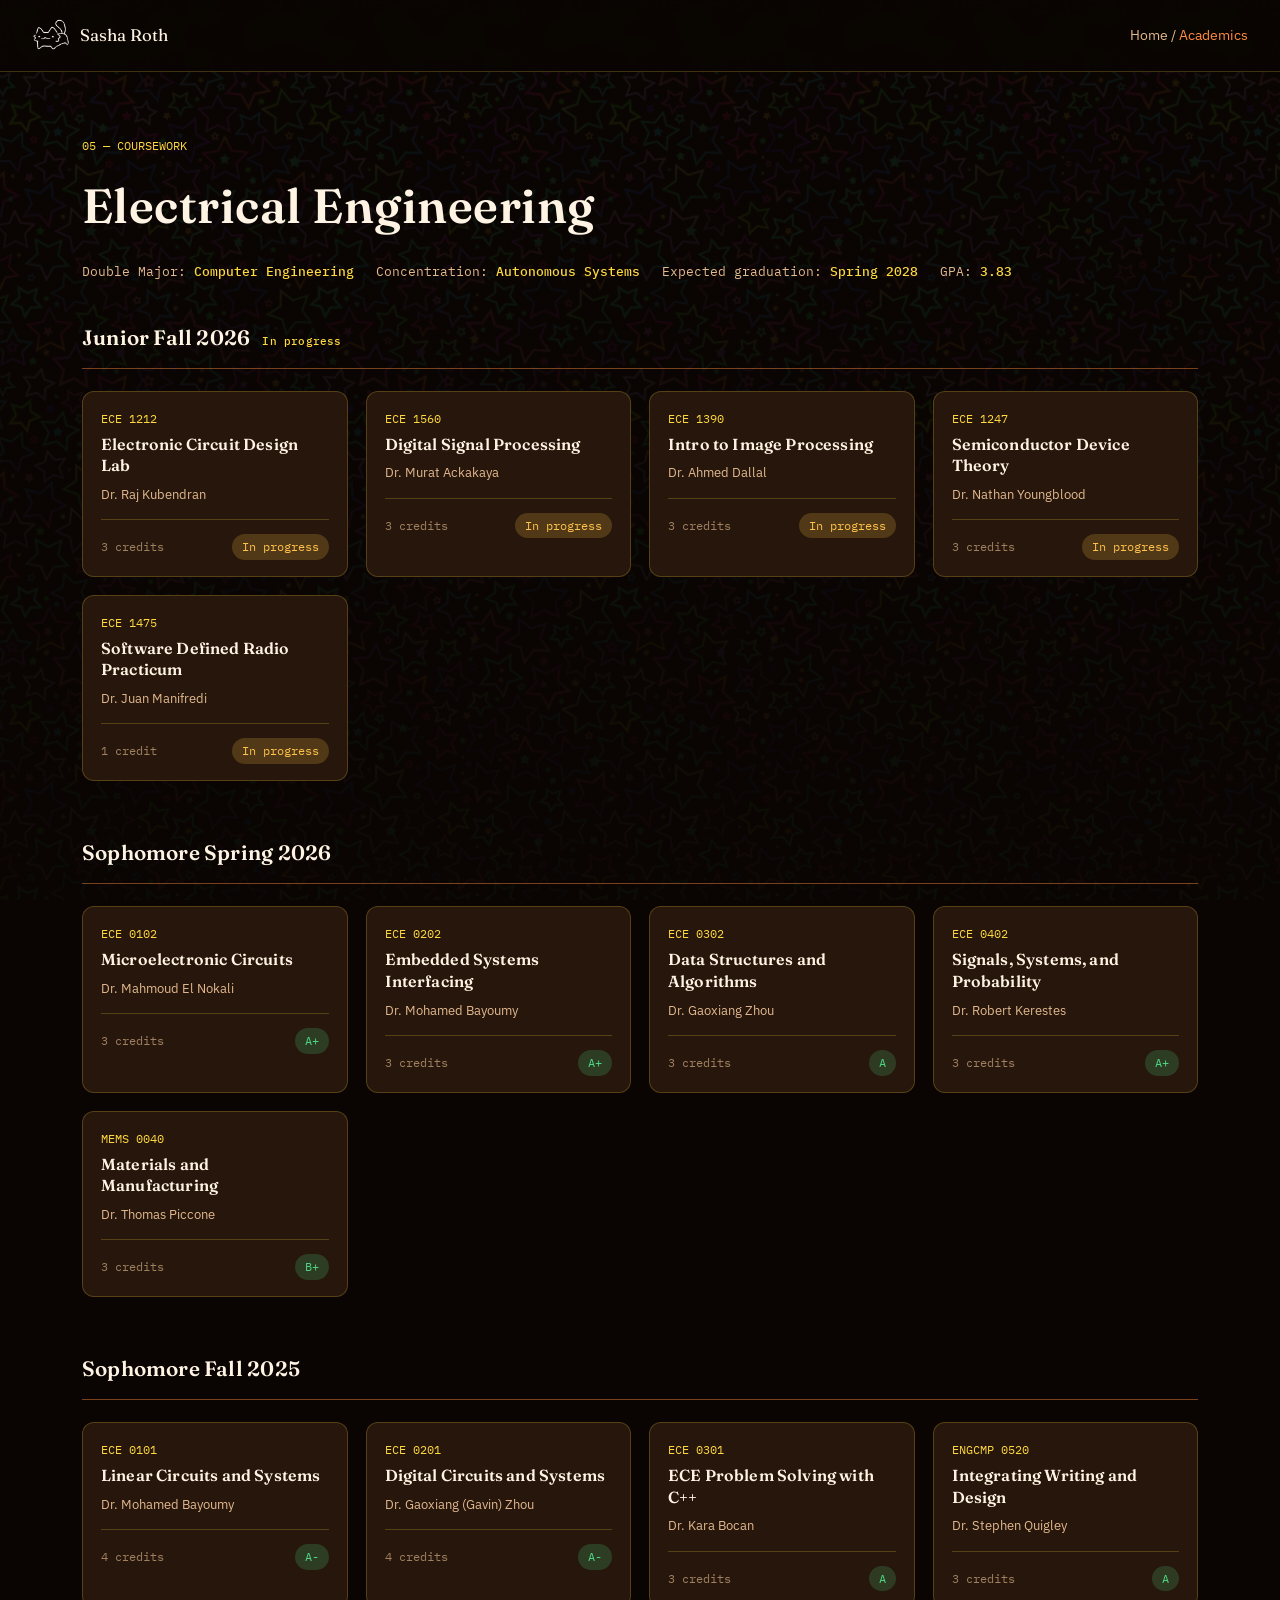
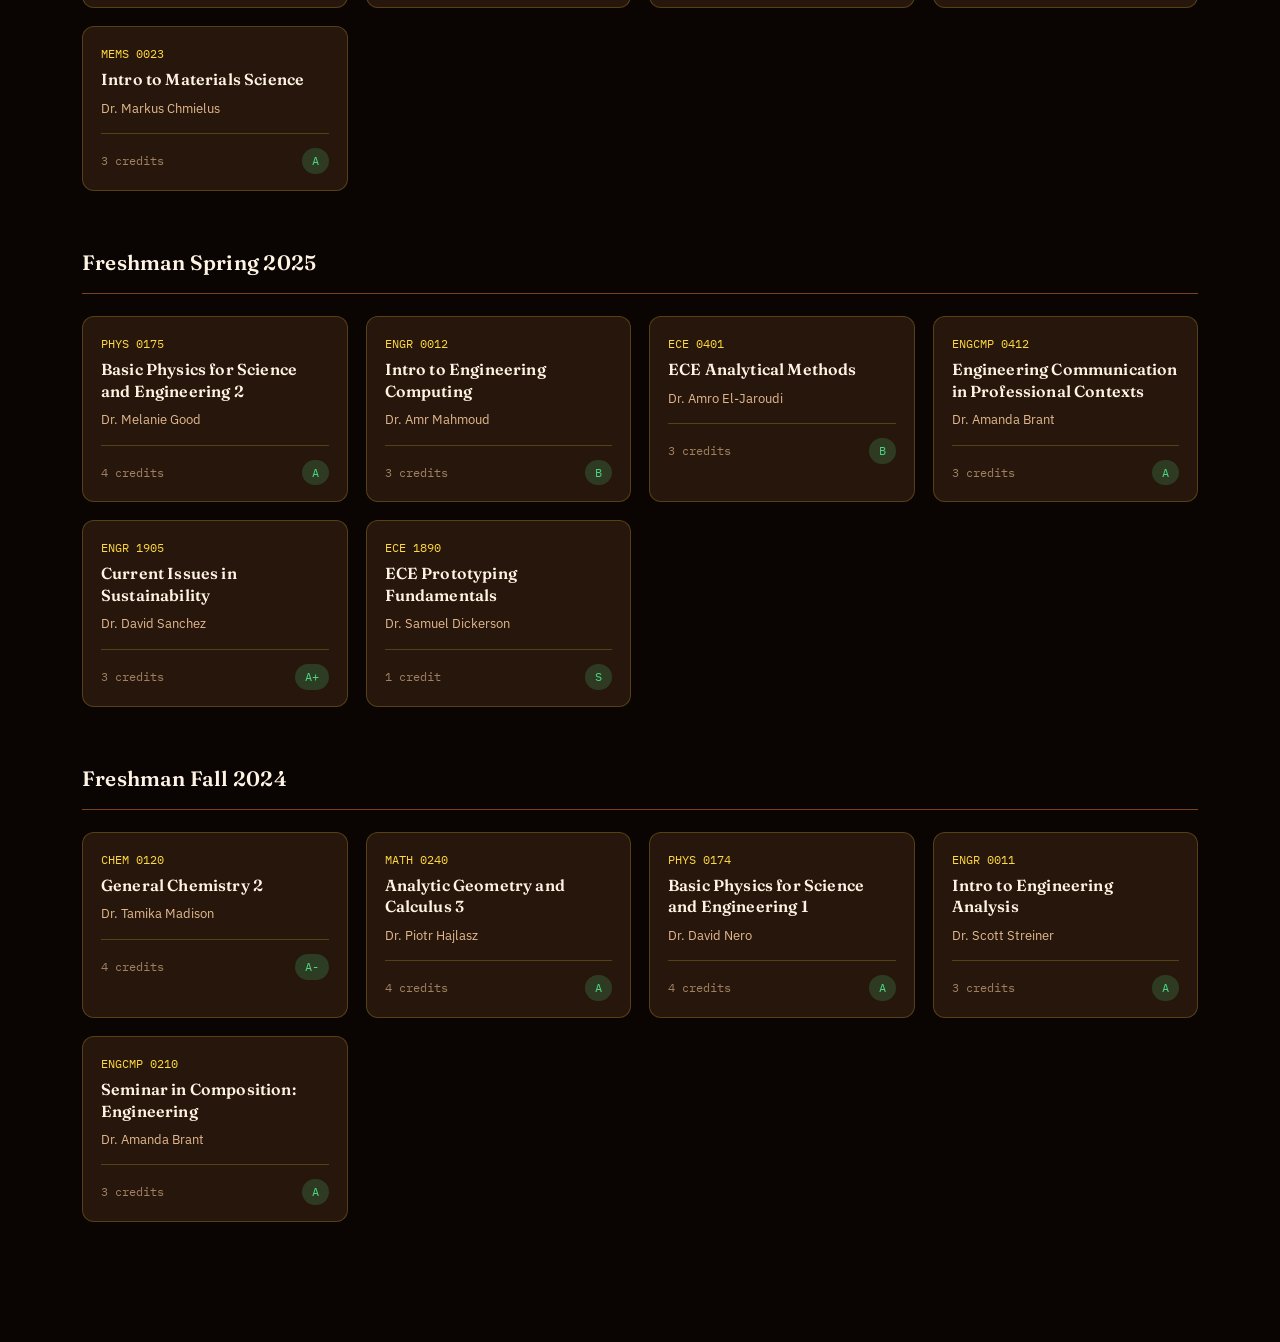
==== commit ff442965: "Updated small details in site name & academics" ====
--- a/academics.html
+++ b/academics.html
@@ -20,7 +20,7 @@
   <p class="eyebrow">05 — COURSEWORK</p>
   <h1>Electrical Engineering</h1>
   <div class="degree-block">
-    <span class="degree-item">Minor: <strong>Computer Engineering</strong></span>
+    <span class="degree-item">Double Major: <strong>Computer Engineering</strong></span>
     <span class="degree-item">Concentration: <strong>Autonomous Systems</strong></span>
     <span class="degree-item">Expected graduation: <strong>Spring 2028</strong></span>
     <span class="degree-item">GPA: <strong>3.83</strong></span>
